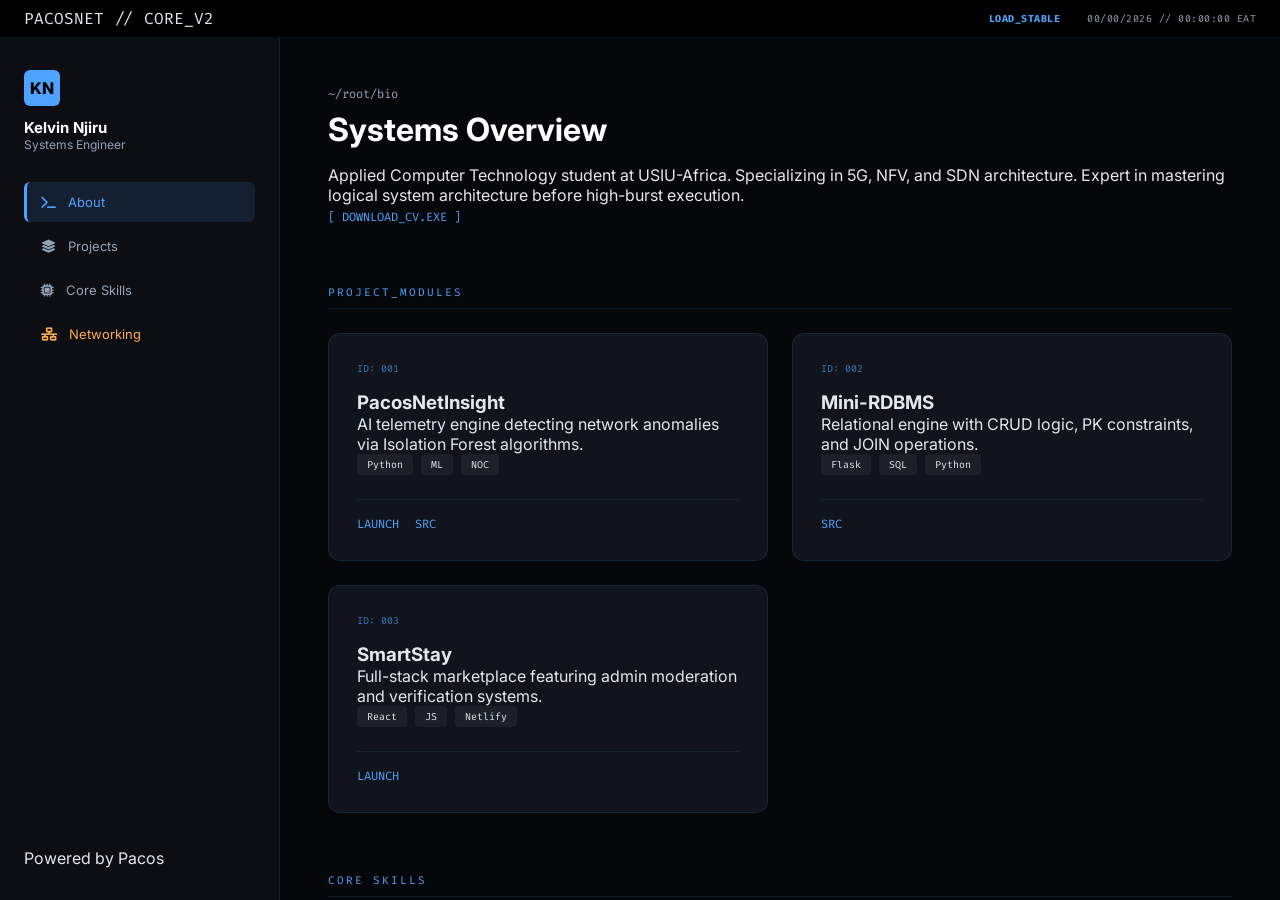
==== index.html @ fb490cf1 "Fix: Synchronize system layout  and optimize JS execution" ====
<!DOCTYPE html>
<html lang="en">
<head>
  <meta charset="UTF-8" />
  <meta name="viewport" content="width=device-width, initial-scale=1.0" />
  <title>Kelvin Njiru | Systems Architect</title>
  <link rel="stylesheet" href="css/styles.css" />
  <link rel="stylesheet" href="https://cdnjs.cloudflare.com/ajax/libs/font-awesome/6.4.0/css/all.min.css" />
  <script src="js/main.js" defer></script>
</head>
<body class="pacos-os">

  <div class="top-bar">
    <div class="brand">PACOS<span>NET</span> // CORE_V2</div>
    <div class="metrics">
      <span id="system-status">LOAD_STABLE</span>
      <span id="live-clock">00/00/2026 // 00:00:00 EAT</span>
    </div>
  </div>

  <div class="app-container">
    <aside class="sidebar">
      <div class="user-profile">
        <div class="avatar">KN</div>
        <div class="user-info">
          <span class="name">Kelvin Njiru</span>
          <span class="role">Systems Engineer</span>
        </div>
      </div>
      <nav class="side-nav">
        <a href="#about" class="nav-item active" id="nav-about"><i class="fas fa-terminal"></i> About</a>
        <a href="#projects" class="nav-item" id="nav-projects"><i class="fas fa-layer-group"></i> Projects</a>
        <a href="#skills" class="nav-item" id="nav-skills"><i class="fas fa-microchip"></i> Core Skills</a>
        <a href="networking.html" class="nav-item" style="color: #ffab4d;"><i class="fas fa-network-wired"></i> Networking </a>
      </nav>

    
      <div class="sidebar-footer">
        <p>Powered by Pacos</p>
      </div>
    </aside>

    <main class="console">
      <div class="console-content">
        <section id="about">
          <span class="path">~/root/bio</span>
          <h1>Systems Overview</h1>
          <p class="bio-text">
            Applied Computer Technology student at USIU-Africa. Specializing in 5G, NFV, and SDN architecture. 
            Expert in mastering logical system architecture before high-burst execution.
          </p>
          <a href="assets/KELVIN NJIRU CV.pdf" class="btn-terminal" download>[ DOWNLOAD_CV.EXE ]</a>
        </section>

        <section id="projects">
          <div class="section-label">PROJECT_MODULES</div>
          <div class="module-grid">
            <article class="module-card">
              <div class="module-id">ID: 001</div>
              <h3>PacosNetInsight</h3>
              <p>AI telemetry engine detecting network anomalies via Isolation Forest algorithms.</p>
              <div class="tag-cloud"><span>Python</span><span>ML</span><span>NOC</span></div>
              <div class="actions">
                <a href="https://pacosnetinsight.streamlit.app/" target="_blank">LAUNCH</a>
                <a href="https://github.com/KLIIRTY/PacosNetInsight" target="_blank">SRC</a>
              </div>
            </article>

            <article class="module-card">
              <div class="module-id">ID: 002</div>
              <h3>Mini-RDBMS</h3>
              <p>Relational engine with CRUD logic, PK constraints, and JOIN operations.</p>
              <div class="tag-cloud"><span>Flask</span><span>SQL</span><span>Python</span></div>
              <div class="actions"><a href="https://github.com/KLIIRTY/Pesapal-Mini-RDBMS" target="_blank">SRC</a></div>
            </article>

            <article class="module-card">
              <div class="module-id">ID: 003</div>
              <h3>SmartStay</h3>
              <p>Full-stack marketplace featuring admin moderation and verification systems.</p>
              <div class="tag-cloud"><span>React</span><span>JS</span><span>Netlify</span></div>
              <div class="actions"><a href="https://smatstay.netlify.app/" target="_blank">LAUNCH</a></div>
            </article>
          </div>
        </section>

        <section id="skills">
  <div class="section-label">CORE SKILLS</div>
  <div class="capabilities-grid">
    
    <div class="cap-card">
      <div class="cap-header">
        <i class="fas fa-network-wired"></i>
        <span>NET_INFRASTRUCTURE</span>
      </div>
      <div class="cap-body">
        <div class="skill-tag">5G & NFV Architecture</div>
        <div class="skill-tag">VLAN/OSPF Design</div>
        <div class="skill-tag">Packet Tracer Simulation</div>
        <div class="skill-tag">SDN Logic</div>
      </div>
      <div class="cap-footer">STATUS: OPTIMIZED</div>
    </div>

    <div class="cap-card">
      <div class="cap-header">
        <i class="fas fa-code"></i>
        <span>CORE_PROGRAMMING</span>
      </div>
      <div class="cap-body">
        <div class="skill-tag">Python & SQL</div>
        <div class="skill-tag">C / C++</div>
        <div class="skill-tag">JavaScript</div>
        <div class="skill-tag">Relational Logic</div>
      </div>
      <div class="cap-footer">STATUS: NOMINAL</div>
    </div>

    <div class="cap-card">
      <div class="cap-header">
        <i class="fas fa-brain"></i>
        <span>AI_DATA_ENGINE</span>
      </div>
      <div class="cap-body">
        <div class="skill-tag">Anomaly Detection</div>
        <div class="skill-tag">Scikit-Learn</div>
        <div class="skill-tag">Pandas / NumPy</div>
        <div class="skill-tag">Isolation Forest</div>
      </div>
      <div class="cap-footer">STATUS: ACTIVE</div>
    </div>

  </div>
</section>
     <section id="contact">
  <div class="section-label">ACTIVE_COMMUNICATION_CHANNELS</div>
  <div class="contact-terminal">
    <div class="port-grid">
      
      <a href="https://wa.me/254110156986?text=Hello%20Kelvin,%20I%20am%20interested%20in%20your%20Systems%20Architecture%20work..." 
         target="_blank" 
         class="port-card">
        <div class="port-status"><span class="pulse"></span> ONLINE</div>
        <i class="fab fa-whatsapp"></i>
        <div class="port-info">
          <span class="label">WHATSAPP_UPLINK</span>
          <span class="value">+254 110 156986</span>
        </div>
      </a>

      <a href="mailto:Nyagakevin822@gmail.com?subject=Portfolio%20Inquiry" class="port-card">
        <div class="port-status">READY</div>
        <i class="fas fa-envelope"></i>
        <div class="port-info">
          <span class="label">SMTP_RELAY</span>
          <span class="value">Nyagakevin822@gmail.com</span>
        </div>
      </a>

      <a href="https://www.linkedin.com/in/kelvin-njiru-926858214/" target="_blank" class="port-card">
        <div class="port-status">CONNECTED</div>
        <i class="fab fa-linkedin"></i>
        <div class="port-info">
          <span class="label">PROFESSIONAL_ID</span>
          <span class="value">in/kelvin-njiru</span>
        </div>
      </a>

    </div>
  </div>
</section>
---- css/styles.css ----
/* --- GOOGLE FONTS --- */
@import url('https://fonts.googleapis.com/css2?family=Fira+Code:wght@400;500&family=Inter:wght@300;400;600;700&display=swap');

/* --- SYSTEM VARIABLES --- */
:root {
  --pacos-blue: #4da3ff;
  --bg-black: #05070a;
  --sidebar-bg: #0c0e14;
  --card-bg: #11141d;
  --border-color: rgba(77, 163, 255, 0.12);
  --text-primary: #e2e8f0;
  --text-dim: #94a3b8;
  --sidebar-width: 280px;
}

/* --- GLOBAL RESET --- */
* { 
  margin: 0; 
  padding: 0; 
  box-sizing: border-box; 
}

body.pacos-os { 
  background: var(--bg-black); 
  color: var(--text-primary); 
  font-family: 'Inter', sans-serif; 
  height: 100vh; 
  display: flex; 
  flex-direction: column; 
  overflow: hidden; 
}

/* --- REFINED TOP BAR (TELEMETRY) --- */
.top-bar { 
  background: #000; 
  padding: 8px 24px; 
  display: flex; 
  justify-content: space-between; 
  align-items: center;
  border-bottom: 1px solid var(--border-color);
  font-family: 'Fira Code', monospace;
  z-index: 1000;
}

.metrics {
  display: flex;
  gap: 16px;
  font-size: 10px; 
  letter-spacing: 0.5px;
  color: var(--text-dim);
}

#system-status {
  color: var(--pacos-blue);
  font-weight: bold;
}

#live-clock {
  color: var(--text-dim);
  min-width: 180px;
  text-align: right;
}

/* --- LAYOUT STRUCTURE --- */
.app-container { 
  display: flex; 
  flex: 1; 
  overflow: hidden; 
}

/* --- SIDEBAR --- */
.sidebar { 
  width: var(--sidebar-width); 
  background: var(--sidebar-bg); 
  border-right: 1px solid var(--border-color); 
  display: flex; 
  flex-direction: column; 
  flex-shrink: 0; 
  padding: 32px 24px; 
}

.avatar { 
  background: var(--pacos-blue); 
  color: #000; 
  width: 36px; 
  height: 36px; 
  display: grid; 
  place-items: center; 
  font-weight: 800; 
  border-radius: 6px; 
  margin-bottom: 12px; 
}

.user-info .name { 
  display: block; 
  font-weight: 700; 
  font-size: 15px; 
  color: #fff; 
}

.user-info .role { 
  font-size: 12px; 
  color: var(--text-dim); 
  margin-bottom: 30px; 
  display: block; 
}

.side-nav { 
  flex: 1; 
  display: flex; 
  flex-direction: column; 
  gap: 4px; 
}

.nav-item { 
  display: flex; 
  align-items: center; 
  gap: 12px; 
  padding: 12px 14px; 
  color: var(--text-dim); 
  text-decoration: none; 
  font-size: 13px; 
  border-radius: 6px; 
  transition: 0.2s; 
  border-left: 3px solid transparent; 
}

.nav-item:hover { 
  color: var(--pacos-blue); 
  background: rgba(77, 163, 255, 0.05); 
}

.nav-item.active { 
  background: rgba(77, 163, 255, 0.12); 
  color: var(--pacos-blue); 
  border-left-color: var(--pacos-blue); 
}

/* --- MAIN CONSOLE AREA --- */
.console { 
  flex: 1; 
  overflow-y: auto; 
  padding: 48px; 
  scroll-behavior: smooth; 
}

.console-content { 
  max-width: 1100px; 
  margin: 0 auto; 
  padding-bottom: 100px; 
}

.path { 
  font-family: 'Fira Code', monospace; 
  color: var(--text-dim); 
  font-size: 12px; 
  margin-bottom: 8px; 
  display: block; 
}

h1 { 
  font-size: 32px; 
  font-weight: 700; 
  margin-bottom: 16px; 
  color: #fff; 
}

.section-label { 
  font-family: 'Fira Code', monospace; 
  font-size: 11px; 
  color: var(--pacos-blue); 
  margin: 60px 0 24px; 
  letter-spacing: 2px; 
  text-transform: uppercase; 
  border-bottom: 1px solid var(--border-color); 
  padding-bottom: 8px; 
}

/* --- PROJECT CARDS --- */
.module-grid { 
  display: grid; 
  grid-template-columns: repeat(auto-fill, minmax(320px, 1fr)); 
  gap: 24px; 
}

.module-card { 
  background: var(--card-bg); 
  border: 1px solid var(--border-color); 
  padding: 28px; 
  border-radius: 12px; 
  transition: 0.3s; 
  display: flex; 
  flex-direction: column; 
}

.module-card:hover { 
  border-color: var(--pacos-blue); 
  transform: translateY(-4px); 
}

.module-id { 
  font-family: 'Fira Code', monospace; 
  font-size: 10px; 
  color: var(--pacos-blue); 
  margin-bottom: 16px; 
  opacity: 0.7; 
}

/* --- SYSTEM FEED (SIDEBAR) --- */
.system-feed { 
  margin-top: 20px; 
  background: #000; 
  border: 1px solid var(--border-color); 
  padding: 12px; 
  border-radius: 6px; 
  font-family: 'Fira Code', monospace; 
}

.feed-header { 
  font-size: 10px; 
  color: var(--pacos-blue); 
  margin-bottom: 8px; 
  border-bottom: 1px solid rgba(77, 163, 255, 0.2); 
  padding-bottom: 4px; 
}

.feed-content { 
  height: 90px; 
  overflow: hidden; 
  font-size: 11px; 
  color: #00ff88; 
  line-height: 1.5; 
}

.log-line { 
  margin-bottom: 4px; 
  animation: scanline 0.2s ease-out; 
}

/* --- CAPABILITIES (SKILLS) --- */
.capabilities-grid {
  display: grid;
  grid-template-columns: repeat(auto-fit, minmax(300px, 1fr));
  gap: 20px;
  margin-top: 20px;
}

.cap-card {
  background: var(--card-bg);
  border: 1px solid var(--border-color);
  border-radius: 8px;
  display: flex;
  flex-direction: column;
  overflow: hidden;
  transition: 0.3s;
}

.cap-card:hover {
  border-color: var(--pacos-blue);
  box-shadow: 0 0 15px rgba(77, 163, 255, 0.1);
}

.cap-header {
  background: rgba(77, 163, 255, 0.05);
  padding: 12px 20px;
  border-bottom: 1px solid var(--border-color);
  display: flex;
  align-items: center;
  gap: 12px;
}

.cap-header i {
  color: var(--pacos-blue);
  font-size: 16px;
}

.cap-header span {
  font-family: 'Fira Code', monospace;
  font-size: 11px;
  color: var(--pacos-blue);
  letter-spacing: 1px;
}

.cap-body {
  padding: 20px;
  display: flex;
  flex-wrap: wrap;
  gap: 8px;
  flex: 1;
}

.skill-tag {
  background: rgba(255, 255, 255, 0.03);
  border: 1px solid rgba(255, 255, 255, 0.08);
  padding: 6px 12px;
  border-radius: 4px;
  font-size: 12px;
  color: var(--text-dim);
  transition: 0.2s;
}

.skill-tag:hover {
  color: #fff;
  background: rgba(77, 163, 255, 0.1);
  border-color: var(--pacos-blue);
}

.cap-footer {
  padding: 8px 20px;
  font-family: 'Fira Code', monospace;
  font-size: 9px;
  color: var(--pacos-blue);
  border-top: 1px solid var(--border-color);
  background: #000;
  text-align: right;
  opacity: 0.8;
}

/* --- NOC DASHBOARD (NETWORKING PAGE) --- */
.noc-section {
  margin-bottom: 48px;
}

.methodology-container {
  background: linear-gradient(135deg, rgba(77, 163, 255, 0.05) 0%, rgba(12, 16, 28, 0.5) 100%);
  border: 1px solid var(--border-color);
  padding: 32px;
  border-radius: 12px;
}

.method-header h3 {
  color: #fff;
  font-size: 20px;
  margin-bottom: 8px;
}

.method-header p {
  color: var(--text-dim);
  font-size: 15px;
  margin-bottom: 24px;
}

.expertise-grid {
  display: grid;
  grid-template-columns: repeat(auto-fit, minmax(240px, 1fr));
  gap: 16px;
}

.exp-item {
  background: rgba(0, 0, 0, 0.3);
  border: 1px solid rgba(255, 255, 255, 0.05);
  padding: 14px;
  border-radius: 6px;
  font-family: 'Fira Code', monospace;
  font-size: 12px;
  color: var(--text-primary);
}

.code-accent {
  color: var(--pacos-blue);
  margin-right: 10px;
}

/* TERMINAL LOGS */
.terminal-log {
  background: #000;
  border: 1px solid rgba(0, 255, 136, 0.15);
  border-radius: 8px;
  overflow: hidden;
}

.log-header {
  background: rgba(0, 255, 136, 0.05);
  padding: 8px 20px;
  font-size: 10px;
  font-family: 'Fira Code', monospace;
  color: #00ff88;
  border-bottom: 1px solid rgba(0, 255, 136, 0.1);
}

.log-entry {
  padding: 20px;
  font-family: 'Fira Code', monospace;
  font-size: 13px;
  line-height: 1.6;
}

.log-time { color: var(--text-dim); }
.log-crit { color: #ff4d4d; font-weight: bold; }

.log-entry p {
  margin-top: 10px;
  color: #a9b1c7;
}

.log-entry strong {
  color: #00ff88;
}

/* --- CONTACT MODULE --- */
.contact-terminal {
  background: rgba(7, 10, 19, 0.4);
  border: 1px solid var(--border-color);
  border-radius: 12px;
  padding: 35px;
  margin-top: 20px;
}

.port-grid {
  display: grid;
  grid-template-columns: repeat(auto-fit, minmax(280px, 1fr));
  gap: 20px;
}

.port-card {
  background: var(--card-bg);
  border: 1px solid var(--border-color);
  padding: 24px;
  border-radius: 8px;
  text-decoration: none;
  display: flex;
  align-items: center;
  gap: 20px;
  position: relative;
  transition: all 0.3s cubic-bezier(0.4, 0, 0.2, 1);
  overflow: hidden;
}

.port-card:hover {
  border-color: var(--pacos-blue);
  background: rgba(77, 163, 255, 0.08);
  box-shadow: 0 0 20px rgba(77, 163, 255, 0.1);
}

.port-card i {
  font-size: 26px;
  color: var(--pacos-blue);
  transition: 0.3s;
}

.port-card:hover i {
  transform: scale(1.1);
  color: #fff;
}

.port-info .label {
  font-family: 'Fira Code', monospace;
  font-size: 10px;
  color: var(--pacos-blue);
  letter-spacing: 1px;
  text-transform: uppercase;
}

.port-info .value {
  color: #fff;
  font-weight: 600;
  font-size: 14px;
  margin-top: 4px;
}

.port-status {
  position: absolute;
  top: 12px;
  right: 15px;
  font-family: 'Fira Code', monospace;
  font-size: 9px;
  color: var(--text-dim);
  letter-spacing: 0.5px;
}

.pulse {
  height: 6px;
  width: 6px;
  background-color: #00ff88;
  border-radius: 50%;
  display: inline-block;
  margin-right: 6px;
  box-shadow: 0 0 8px #00ff88;
  animation: pulse-glow 2s infinite;
}

/* --- BUTTONS & TAGS --- */
.tag-cloud { display: flex; gap: 8px; margin-bottom: 24px; flex-wrap: wrap; }
.tag-cloud span { background: rgba(255,255,255,0.05); padding: 4px 10px; font-size: 10px; font-family: 'Fira Code', monospace; border-radius: 4px; }

.actions { display: flex; gap: 16px; padding-top: 16px; border-top: 1px solid var(--border-color); }
.actions a, .btn-terminal { font-family: 'Fira Code', monospace; font-size: 12px; color: var(--pacos-blue); text-decoration: none; transition: 0.2s; }
.actions a:hover { color: #fff; text-shadow: 0 0 8px var(--pacos-blue); }

/* --- ANIMATIONS --- */
@keyframes scanline { 
  from { opacity: 0; transform: translateX(-5px); } 
  to { opacity: 0.8; transform: translateX(0); } 
}

@keyframes pulse-glow {
  0%, 100% { opacity: 1; transform: scale(1); }
  50% { opacity: 0.4; transform: scale(0.9); }
}
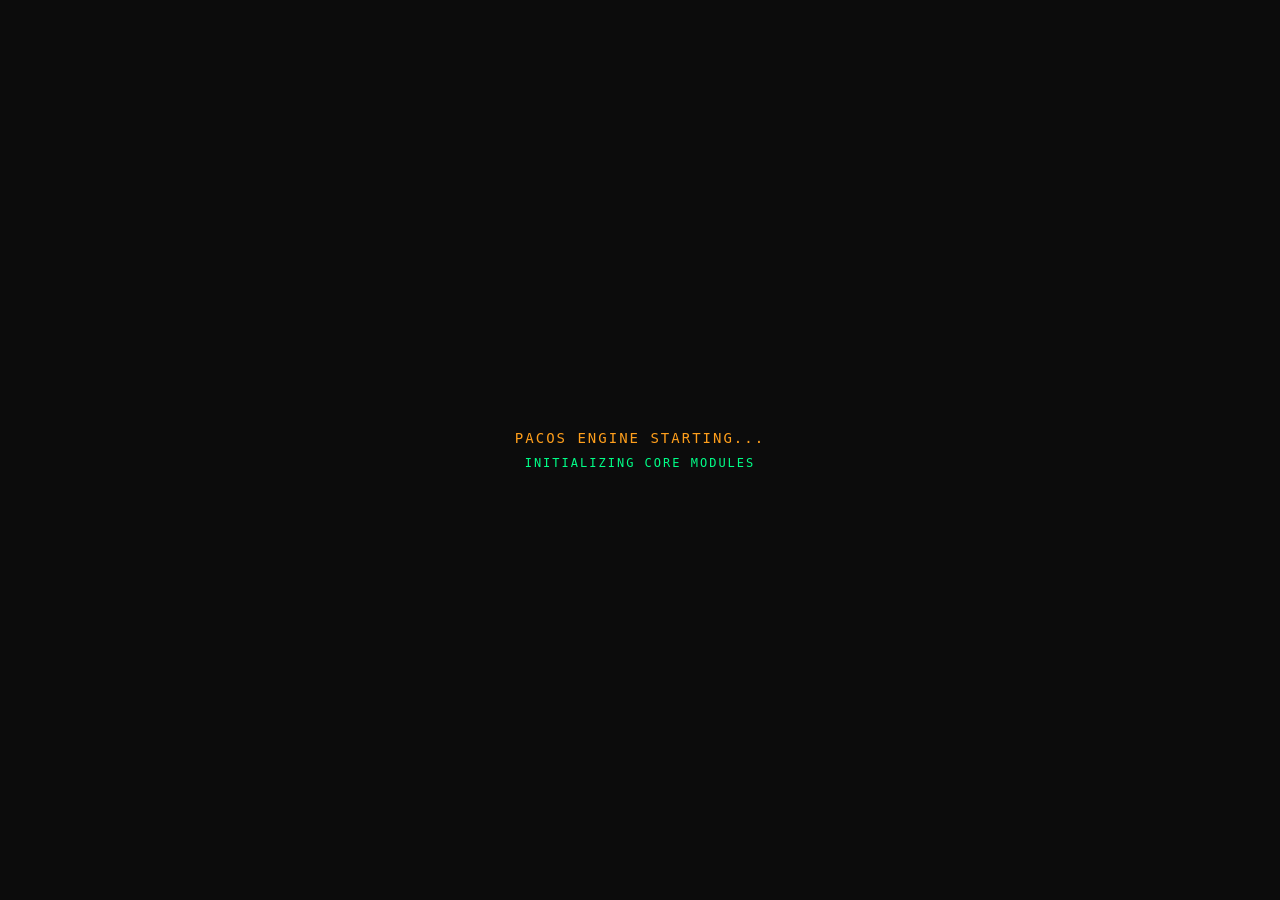
==== commit 27f44a1e: "feat: OS-style UX upgrade + mobile navigation + boot system - boot sequence (session-based) - mobile" ====
--- a/index.html
+++ b/index.html
@@ -10,9 +10,23 @@
 </head>
 <body class="pacos-os">
 
-  <div class="top-bar">
-    <div class="brand">PACOS<span>NET</span> // CORE_V2</div>
+  <!-- BOOT SCREEN OVERLAY -->
+  <div id="boot-screen">
+    <div class="boot-log">
+      <p>PACOS ENGINE STARTING...</p>
+      <p id="boot-line">INITIALIZING CORE MODULES</p>
+    </div>
+  </div>
+
+<body class="pacos-os">
+
+   <div class="top-bar">
+    <div class="brand">PACOS<span>NET</span> // CORE_V1</div>
     <div class="metrics">
+      <div class="mobile-controls">
+  <button id="menu-open">☰</button>
+  <button id="menu-close">✕</button>
+</div>
       <span id="system-status">LOAD_STABLE</span>
       <span id="live-clock">00/00/2026 // 00:00:00 EAT</span>
     </div>
@@ -34,7 +48,6 @@
         <a href="networking.html" class="nav-item" style="color: #ffab4d;"><i class="fas fa-network-wired"></i> Networking </a>
       </nav>
 
-    
       <div class="sidebar-footer">
         <p>Powered by Pacos</p>
       </div>
--- a/css/styles.css
+++ b/css/styles.css
@@ -1,499 +1,478 @@
-/* --- GOOGLE FONTS --- */
-@import url('https://fonts.googleapis.com/css2?family=Fira+Code:wght@400;500&family=Inter:wght@300;400;600;700&display=swap');
-
-/* --- SYSTEM VARIABLES --- */
+/* =========================================================
+   PACOS-OS — AMBER INDUSTRIAL SYSTEM (FULL BUILD)
+   Desktop + Mobile Responsive
+========================================================= */
+
 :root {
-  --pacos-blue: #4da3ff;
-  --bg-black: #05070a;
-  --sidebar-bg: #0c0e14;
-  --card-bg: #11141d;
-  --border-color: rgba(77, 163, 255, 0.12);
-  --text-primary: #e2e8f0;
-  --text-dim: #94a3b8;
-  --sidebar-width: 280px;
-}
-
-/* --- GLOBAL RESET --- */
-* { 
-  margin: 0; 
-  padding: 0; 
-  box-sizing: border-box; 
-}
-
-body.pacos-os { 
-  background: var(--bg-black); 
-  color: var(--text-primary); 
-  font-family: 'Inter', sans-serif; 
-  height: 100vh; 
-  display: flex; 
-  flex-direction: column; 
-  overflow: hidden; 
-}
-
-/* --- REFINED TOP BAR (TELEMETRY) --- */
-.top-bar { 
-  background: #000; 
-  padding: 8px 24px; 
-  display: flex; 
-  justify-content: space-between; 
+  --bg: #0c0c0c;
+  --panel: #111111;
+  --text: #f5f5f5;
+
+  --accent: #ff9f1c;
+  --accent-dim: rgba(255, 159, 28, 0.2);
+
+  --live-green: #00ff88;
+  --danger: #ff4d4d;
+
+  --border: rgba(255,255,255,0.08);
+
+  --font-mono: 'Fira Code', monospace;
+  --font-sans: 'Inter', sans-serif;
+}
+
+/* RESET */
+* {
+  margin: 0;
+  padding: 0;
+  box-sizing: border-box;
+}
+
+body.pacos-os {
+  background: var(--bg);
+  color: var(--text);
+  font-family: var(--font-sans);
+  height: 100vh;
+  display: flex;
+  flex-direction: column;
+  overflow: hidden;
+}
+
+/* =========================================================
+   BACKGROUND SYSTEM
+========================================================= */
+
+body::before {
+  content: "";
+  position: fixed;
+  inset: 0;
+  background:
+    radial-gradient(circle at 20% 20%, var(--accent-dim), transparent 40%),
+    radial-gradient(circle at 80% 80%, rgba(0,255,136,0.06), transparent 40%);
+  z-index: -2;
+}
+
+body::after {
+  content: "";
+  position: fixed;
+  inset: 0;
+  background-image:
+    linear-gradient(rgba(255,255,255,0.03) 1px, transparent 1px),
+    linear-gradient(90deg, rgba(255,255,255,0.03) 1px, transparent 1px);
+  background-size: 50px 50px;
+  z-index: -1;
+}
+
+/* =========================================================
+   TOP BAR
+========================================================= */
+
+.top-bar {
+  height: 50px;
+  border-bottom: 1px solid var(--border);
+  display: flex;
+  justify-content: space-between;
   align-items: center;
-  border-bottom: 1px solid var(--border-color);
-  font-family: 'Fira Code', monospace;
-  z-index: 1000;
-}
-
-.metrics {
-  display: flex;
-  gap: 16px;
-  font-size: 10px; 
-  letter-spacing: 0.5px;
-  color: var(--text-dim);
+  padding: 0 30px;
+
+  font-family: var(--font-mono);
+  font-size: 11px;
+  letter-spacing: 1px;
+
+  background: rgba(255,255,255,0.02);
+}
+
+.brand span {
+  color: var(--accent);
 }
 
 #system-status {
-  color: var(--pacos-blue);
+  color: var(--live-green);
+  font-weight: 600;
+}
+
+#system-status::before {
+  content: "";
+  width: 6px;
+  height: 6px;
+  background: var(--live-green);
+  display: inline-block;
+  margin-right: 6px;
+  border-radius: 50%;
+  box-shadow: 0 0 10px var(--live-green);
+  animation: pulse 1.5s infinite;
+}
+
+/* =========================================================
+   LAYOUT
+========================================================= */
+
+.app-container {
+  display: flex;
+  flex: 1;
+  overflow: hidden;
+}
+
+/* =========================================================
+   SIDEBAR
+========================================================= */
+
+.sidebar {
+  width: 280px;
+  border-right: 1px solid var(--border);
+  padding: 30px 20px;
+  background: var(--panel);
+}
+
+/* profile */
+.user-profile {
+  display: flex;
+  align-items: center;
+  gap: 12px;
+  margin-bottom: 30px;
+}
+
+.avatar {
+  width: 45px;
+  height: 45px;
+  background: #000;
+  border: 1px solid var(--border);
+  display: grid;
+  place-items: center;
   font-weight: bold;
 }
 
-#live-clock {
-  color: var(--text-dim);
-  min-width: 180px;
-  text-align: right;
-}
-
-/* --- LAYOUT STRUCTURE --- */
-.app-container { 
-  display: flex; 
-  flex: 1; 
-  overflow: hidden; 
-}
-
-/* --- SIDEBAR --- */
-.sidebar { 
-  width: var(--sidebar-width); 
-  background: var(--sidebar-bg); 
-  border-right: 1px solid var(--border-color); 
-  display: flex; 
-  flex-direction: column; 
-  flex-shrink: 0; 
-  padding: 32px 24px; 
-}
-
-.avatar { 
-  background: var(--pacos-blue); 
-  color: #000; 
-  width: 36px; 
-  height: 36px; 
-  display: grid; 
-  place-items: center; 
-  font-weight: 800; 
-  border-radius: 6px; 
-  margin-bottom: 12px; 
-}
-
-.user-info .name { 
-  display: block; 
-  font-weight: 700; 
-  font-size: 15px; 
-  color: #fff; 
-}
-
-.user-info .role { 
-  font-size: 12px; 
-  color: var(--text-dim); 
-  margin-bottom: 30px; 
-  display: block; 
-}
-
-.side-nav { 
-  flex: 1; 
-  display: flex; 
-  flex-direction: column; 
-  gap: 4px; 
-}
-
-.nav-item { 
-  display: flex; 
-  align-items: center; 
-  gap: 12px; 
-  padding: 12px 14px; 
-  color: var(--text-dim); 
-  text-decoration: none; 
-  font-size: 13px; 
-  border-radius: 6px; 
-  transition: 0.2s; 
-  border-left: 3px solid transparent; 
-}
-
-.nav-item:hover { 
-  color: var(--pacos-blue); 
-  background: rgba(77, 163, 255, 0.05); 
-}
-
-.nav-item.active { 
-  background: rgba(77, 163, 255, 0.12); 
-  color: var(--pacos-blue); 
-  border-left-color: var(--pacos-blue); 
-}
-
-/* --- MAIN CONSOLE AREA --- */
-.console { 
-  flex: 1; 
-  overflow-y: auto; 
-  padding: 48px; 
-  scroll-behavior: smooth; 
-}
-
-.console-content { 
-  max-width: 1100px; 
-  margin: 0 auto; 
-  padding-bottom: 100px; 
-}
-
-.path { 
-  font-family: 'Fira Code', monospace; 
-  color: var(--text-dim); 
-  font-size: 12px; 
-  margin-bottom: 8px; 
-  display: block; 
-}
-
-h1 { 
-  font-size: 32px; 
-  font-weight: 700; 
-  margin-bottom: 16px; 
-  color: #fff; 
-}
-
-.section-label { 
-  font-family: 'Fira Code', monospace; 
-  font-size: 11px; 
-  color: var(--pacos-blue); 
-  margin: 60px 0 24px; 
-  letter-spacing: 2px; 
-  text-transform: uppercase; 
-  border-bottom: 1px solid var(--border-color); 
-  padding-bottom: 8px; 
-}
-
-/* --- PROJECT CARDS --- */
-.module-grid { 
-  display: grid; 
-  grid-template-columns: repeat(auto-fill, minmax(320px, 1fr)); 
-  gap: 24px; 
-}
-
-.module-card { 
-  background: var(--card-bg); 
-  border: 1px solid var(--border-color); 
-  padding: 28px; 
-  border-radius: 12px; 
-  transition: 0.3s; 
-  display: flex; 
-  flex-direction: column; 
-}
-
-.module-card:hover { 
-  border-color: var(--pacos-blue); 
-  transform: translateY(-4px); 
-}
-
-.module-id { 
-  font-family: 'Fira Code', monospace; 
-  font-size: 10px; 
-  color: var(--pacos-blue); 
-  margin-bottom: 16px; 
-  opacity: 0.7; 
-}
-
-/* --- SYSTEM FEED (SIDEBAR) --- */
-.system-feed { 
-  margin-top: 20px; 
-  background: #000; 
-  border: 1px solid var(--border-color); 
-  padding: 12px; 
-  border-radius: 6px; 
-  font-family: 'Fira Code', monospace; 
-}
-
-.feed-header { 
-  font-size: 10px; 
-  color: var(--pacos-blue); 
-  margin-bottom: 8px; 
-  border-bottom: 1px solid rgba(77, 163, 255, 0.2); 
-  padding-bottom: 4px; 
-}
-
-.feed-content { 
-  height: 90px; 
-  overflow: hidden; 
-  font-size: 11px; 
-  color: #00ff88; 
-  line-height: 1.5; 
-}
-
-.log-line { 
-  margin-bottom: 4px; 
-  animation: scanline 0.2s ease-out; 
-}
-
-/* --- CAPABILITIES (SKILLS) --- */
+.name { font-weight: 600; }
+.role { font-size: 11px; opacity: 0.6; }
+
+/* nav */
+.nav-item {
+  display: flex;
+  gap: 10px;
+  padding: 12px 0;
+  text-decoration: none;
+  color: var(--text);
+  font-family: var(--font-mono);
+  font-size: 13px;
+  opacity: 0.7;
+  transition: 0.3s;
+}
+
+.nav-item:hover,
+.nav-item.active {
+  color: var(--accent);
+  opacity: 1;
+  transform: translateX(6px);
+}
+
+/* =========================================================
+   MAIN CONSOLE
+========================================================= */
+
+.console {
+  flex: 1;
+  overflow-y: auto;
+  padding: 60px;
+}
+
+.console-content {
+  max-width: 1000px;
+  margin: 0 auto;
+}
+
+/* headings */
+h1 {
+  font-size: 60px;
+  font-weight: 900;
+  margin-bottom: 30px;
+  letter-spacing: -1px;
+}
+
+/* path */
+.path {
+  font-family: var(--font-mono);
+  font-size: 11px;
+  opacity: 0.5;
+}
+
+/* =========================================================
+   BUTTONS
+========================================================= */
+
+.btn-terminal {
+  display: inline-block;
+  border: 1px solid var(--accent);
+  padding: 10px 15px;
+  text-decoration: none;
+  color: var(--accent);
+  font-family: var(--font-mono);
+  font-size: 12px;
+  transition: 0.3s;
+}
+
+.btn-terminal:hover {
+  background: var(--accent);
+  color: #000;
+  box-shadow: 0 0 15px var(--accent);
+}
+
+/* =========================================================
+   MODULES (PROJECTS)
+========================================================= */
+
+.module-grid {
+  display: grid;
+  grid-template-columns: repeat(12, 1fr);
+  gap: 20px;
+}
+
+.module-card {
+  grid-column: span 6;
+  border: 1px solid var(--border);
+  padding: 25px;
+  background: rgba(255,255,255,0.02);
+  position: relative;
+  overflow: hidden;
+  transition: 0.3s;
+}
+
+.module-card::before {
+  content: "";
+  position: absolute;
+  inset: 0;
+  background: linear-gradient(
+    transparent,
+    var(--accent-dim),
+    transparent
+  );
+  opacity: 0;
+  transition: 0.4s;
+}
+
+.module-card:hover::before {
+  opacity: 1;
+}
+
+.module-card:hover {
+  border-color: var(--accent);
+  transform: translateY(-5px);
+}
+
+/* tags */
+.tag-cloud span {
+  border: 1px solid var(--border);
+  padding: 3px 6px;
+  font-size: 10px;
+  margin-right: 5px;
+  opacity: 0.8;
+}
+
+/* =========================================================
+   SKILLS
+========================================================= */
+
 .capabilities-grid {
   display: grid;
-  grid-template-columns: repeat(auto-fit, minmax(300px, 1fr));
-  gap: 20px;
-  margin-top: 20px;
+  grid-template-columns: repeat(3, 1fr);
+  gap: 15px;
 }
 
 .cap-card {
-  background: var(--card-bg);
-  border: 1px solid var(--border-color);
-  border-radius: 8px;
-  display: flex;
-  flex-direction: column;
-  overflow: hidden;
+  border: 1px solid var(--border);
+  padding: 20px;
+  background: rgba(255,255,255,0.02);
+}
+
+.cap-header {
+  font-family: var(--font-mono);
+  margin-bottom: 10px;
+  color: var(--accent);
+}
+
+.skill-tag {
+  font-size: 12px;
+  margin-bottom: 5px;
+  opacity: 0.8;
+}
+
+/* =========================================================
+   CONTACT
+========================================================= */
+
+.port-card {
+  border: 1px solid var(--border);
+  padding: 20px;
+  text-decoration: none;
+  color: var(--text);
+  display: block;
   transition: 0.3s;
 }
 
-.cap-card:hover {
-  border-color: var(--pacos-blue);
-  box-shadow: 0 0 15px rgba(77, 163, 255, 0.1);
-}
-
-.cap-header {
-  background: rgba(77, 163, 255, 0.05);
-  padding: 12px 20px;
-  border-bottom: 1px solid var(--border-color);
-  display: flex;
+.port-card:hover {
+  border-color: var(--accent);
+  transform: translateY(-5px);
+}
+
+/* =========================================================
+   LOGS
+========================================================= */
+
+.terminal-log {
+  border: 1px solid var(--border);
+  padding: 15px;
+  font-family: var(--font-mono);
+  background: rgba(0,0,0,0.3);
+}
+
+.log-crit {
+  color: var(--danger);
+}
+
+/* =========================================================
+   ANIMATION
+========================================================= */
+
+@keyframes pulse {
+  0%,100% { opacity: 1; }
+  50% { opacity: 0.4; }
+}
+
+/* =========================================================
+   MOBILE RESPONSIVE (REAL FIX)
+========================================================= */
+
+@media (max-width: 900px) {
+
+  body.pacos-os {
+    overflow-y: auto;
+    height: auto;
+  }
+
+  .app-container {
+    flex-direction: column;
+  }
+
+  /* sidebar becomes top panel */
+  .sidebar {
+    width: 100%;
+    border-right: none;
+    border-bottom: 1px solid var(--border);
+  }
+
+  .console {
+    padding: 30px 20px;
+  }
+
+  h1 {
+    font-size: 36px;
+  }
+
+  /* modules stack */
+  .module-grid {
+    grid-template-columns: 1fr;
+  }
+
+  .module-card {
+    grid-column: span 1;
+  }
+
+  /* skills stack */
+  .capabilities-grid {
+    grid-template-columns: 1fr;
+  }
+
+  /* contact stack */
+  .port-grid {
+    grid-template-columns: 1fr;
+  }
+
+  /* nav becomes compact */
+  .nav-item {
+    font-size: 11px;
+    padding: 8px 10px;
+    border: 1px solid var(--border);
+    margin-bottom: 6px;
+  }
+}
+#boot-screen {
+  position: fixed;
+  inset: 0;
+  background: #0c0c0c;
+  color: #ff9f1c;
+
+  display: flex;
+  justify-content: center;
   align-items: center;
-  gap: 12px;
-}
-
-.cap-header i {
-  color: var(--pacos-blue);
-  font-size: 16px;
-}
-
-.cap-header span {
-  font-family: 'Fira Code', monospace;
-  font-size: 11px;
-  color: var(--pacos-blue);
-  letter-spacing: 1px;
-}
-
-.cap-body {
-  padding: 20px;
-  display: flex;
-  flex-wrap: wrap;
-  gap: 8px;
-  flex: 1;
-}
-
-.skill-tag {
-  background: rgba(255, 255, 255, 0.03);
-  border: 1px solid rgba(255, 255, 255, 0.08);
-  padding: 6px 12px;
-  border-radius: 4px;
+
+  font-family: var(--font-mono);
+  z-index: 99999;
+}
+
+.boot-log {
+  text-align: center;
+  font-size: 14px;
+  letter-spacing: 2px;
+  animation: bootFlicker 1.2s infinite;
+}
+
+#boot-line {
+  margin-top: 10px;
+  color: #00ff88;
   font-size: 12px;
-  color: var(--text-dim);
-  transition: 0.2s;
-}
-
-.skill-tag:hover {
-  color: #fff;
-  background: rgba(77, 163, 255, 0.1);
-  border-color: var(--pacos-blue);
-}
-
-.cap-footer {
-  padding: 8px 20px;
-  font-family: 'Fira Code', monospace;
-  font-size: 9px;
-  color: var(--pacos-blue);
-  border-top: 1px solid var(--border-color);
-  background: #000;
-  text-align: right;
-  opacity: 0.8;
-}
-
-/* --- NOC DASHBOARD (NETWORKING PAGE) --- */
-.noc-section {
-  margin-bottom: 48px;
-}
-
-.methodology-container {
-  background: linear-gradient(135deg, rgba(77, 163, 255, 0.05) 0%, rgba(12, 16, 28, 0.5) 100%);
-  border: 1px solid var(--border-color);
-  padding: 32px;
-  border-radius: 12px;
-}
-
-.method-header h3 {
-  color: #fff;
-  font-size: 20px;
-  margin-bottom: 8px;
-}
-
-.method-header p {
-  color: var(--text-dim);
-  font-size: 15px;
-  margin-bottom: 24px;
-}
-
-.expertise-grid {
-  display: grid;
-  grid-template-columns: repeat(auto-fit, minmax(240px, 1fr));
-  gap: 16px;
-}
-
-.exp-item {
-  background: rgba(0, 0, 0, 0.3);
-  border: 1px solid rgba(255, 255, 255, 0.05);
-  padding: 14px;
-  border-radius: 6px;
-  font-family: 'Fira Code', monospace;
-  font-size: 12px;
-  color: var(--text-primary);
-}
-
-.code-accent {
-  color: var(--pacos-blue);
-  margin-right: 10px;
-}
-
-/* TERMINAL LOGS */
-.terminal-log {
-  background: #000;
-  border: 1px solid rgba(0, 255, 136, 0.15);
-  border-radius: 8px;
-  overflow: hidden;
-}
-
-.log-header {
-  background: rgba(0, 255, 136, 0.05);
-  padding: 8px 20px;
-  font-size: 10px;
-  font-family: 'Fira Code', monospace;
-  color: #00ff88;
-  border-bottom: 1px solid rgba(0, 255, 136, 0.1);
-}
-
-.log-entry {
-  padding: 20px;
-  font-family: 'Fira Code', monospace;
-  font-size: 13px;
-  line-height: 1.6;
-}
-
-.log-time { color: var(--text-dim); }
-.log-crit { color: #ff4d4d; font-weight: bold; }
-
-.log-entry p {
-  margin-top: 10px;
-  color: #a9b1c7;
-}
-
-.log-entry strong {
-  color: #00ff88;
-}
-
-/* --- CONTACT MODULE --- */
-.contact-terminal {
-  background: rgba(7, 10, 19, 0.4);
-  border: 1px solid var(--border-color);
-  border-radius: 12px;
-  padding: 35px;
-  margin-top: 20px;
-}
-
-.port-grid {
-  display: grid;
-  grid-template-columns: repeat(auto-fit, minmax(280px, 1fr));
-  gap: 20px;
-}
-
-.port-card {
-  background: var(--card-bg);
-  border: 1px solid var(--border-color);
-  padding: 24px;
-  border-radius: 8px;
-  text-decoration: none;
-  display: flex;
-  align-items: center;
-  gap: 20px;
-  position: relative;
-  transition: all 0.3s cubic-bezier(0.4, 0, 0.2, 1);
-  overflow: hidden;
-}
-
-.port-card:hover {
-  border-color: var(--pacos-blue);
-  background: rgba(77, 163, 255, 0.08);
-  box-shadow: 0 0 20px rgba(77, 163, 255, 0.1);
-}
-
-.port-card i {
-  font-size: 26px;
-  color: var(--pacos-blue);
+}
+
+/* flicker */
+@keyframes bootFlicker {
+  0%,100% { opacity: 1; }
+  50% { opacity: 0.6; }
+}
+.mobile-controls {
+  display: none;
+  gap: 10px;
+}
+
+.mobile-controls button {
+  background: transparent;
+  border: 1px solid var(--border);
+  color: var(--text);
+  padding: 6px 10px;
+  font-family: var(--font-mono);
+  cursor: pointer;
   transition: 0.3s;
 }
 
-.port-card:hover i {
-  transform: scale(1.1);
-  color: #fff;
-}
-
-.port-info .label {
-  font-family: 'Fira Code', monospace;
-  font-size: 10px;
-  color: var(--pacos-blue);
-  letter-spacing: 1px;
-  text-transform: uppercase;
-}
-
-.port-info .value {
-  color: #fff;
-  font-weight: 600;
-  font-size: 14px;
-  margin-top: 4px;
-}
-
-.port-status {
-  position: absolute;
-  top: 12px;
-  right: 15px;
-  font-family: 'Fira Code', monospace;
-  font-size: 9px;
-  color: var(--text-dim);
-  letter-spacing: 0.5px;
-}
-
-.pulse {
-  height: 6px;
-  width: 6px;
-  background-color: #00ff88;
-  border-radius: 50%;
-  display: inline-block;
-  margin-right: 6px;
-  box-shadow: 0 0 8px #00ff88;
-  animation: pulse-glow 2s infinite;
-}
-
-/* --- BUTTONS & TAGS --- */
-.tag-cloud { display: flex; gap: 8px; margin-bottom: 24px; flex-wrap: wrap; }
-.tag-cloud span { background: rgba(255,255,255,0.05); padding: 4px 10px; font-size: 10px; font-family: 'Fira Code', monospace; border-radius: 4px; }
-
-.actions { display: flex; gap: 16px; padding-top: 16px; border-top: 1px solid var(--border-color); }
-.actions a, .btn-terminal { font-family: 'Fira Code', monospace; font-size: 12px; color: var(--pacos-blue); text-decoration: none; transition: 0.2s; }
-.actions a:hover { color: #fff; text-shadow: 0 0 8px var(--pacos-blue); }
-
-/* --- ANIMATIONS --- */
-@keyframes scanline { 
-  from { opacity: 0; transform: translateX(-5px); } 
-  to { opacity: 0.8; transform: translateX(0); } 
-}
-
-@keyframes pulse-glow {
-  0%, 100% { opacity: 1; transform: scale(1); }
-  50% { opacity: 0.4; transform: scale(0.9); }
+.mobile-controls button:hover {
+  border-color: var(--accent);
+  color: var(--accent);
+}
+
+/* MOBILE BEHAVIOR */
+@media (max-width: 900px) {
+
+  .mobile-controls {
+    display: flex;
+  }
+
+  .sidebar {
+    position: fixed;
+    top: 50px;
+    left: -100%;
+    height: calc(100vh - 50px);
+    width: 80%;
+    max-width: 320px;
+    transition: 0.4s ease;
+    z-index: 9999;
+  }
+
+  .sidebar.active {
+    left: 0;
+  }
+
+  /* optional dark overlay */
+  body.sidebar-open::after {
+    content: "";
+    position: fixed;
+    inset: 0;
+    background: rgba(0,0,0,0.6);
+    z-index: 9998;
+  }
 }
